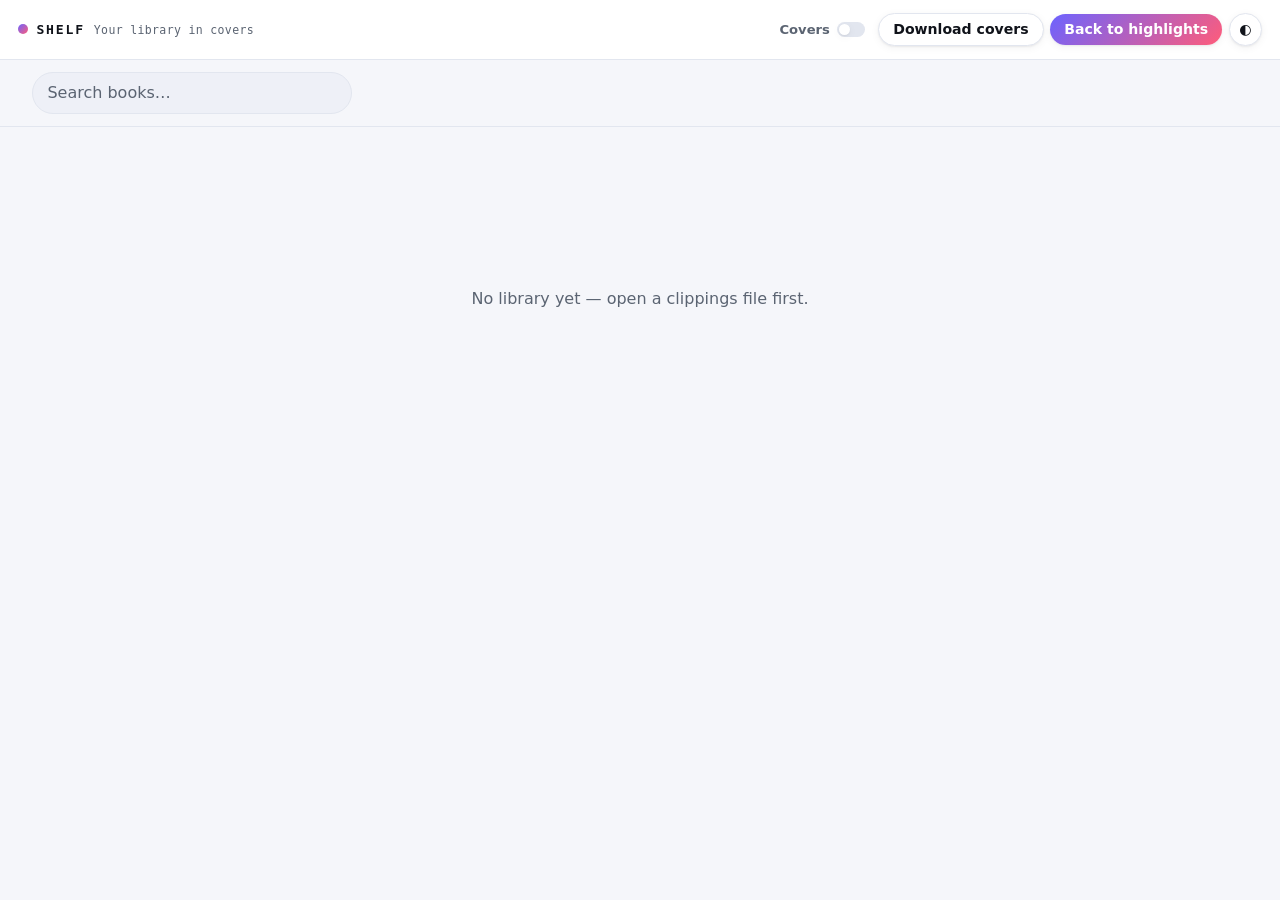
==== shelf.html @ 3388718a "feat: statistics panel, quote cards for Nest Hub, Obsidian export, mobile support Four additions, al" ====
<!DOCTYPE html>
<html lang="pt-BR">
<head>
<meta charset="utf-8">
<meta name="viewport" content="width=device-width, initial-scale=1, viewport-fit=cover">
<meta name="color-scheme" content="light dark">
<meta name="theme-color" content="#6C63FF">
<meta name="mobile-web-app-capable" content="yes">
<meta name="apple-mobile-web-app-capable" content="yes">
<meta name="apple-mobile-web-app-status-bar-style" content="default">
<meta name="apple-mobile-web-app-title" content="Clippings">
<link rel="manifest" href="manifest.webmanifest">
<title>Kindle Clippings — Shelf</title>
<link rel="stylesheet" href="css/tokens.css">
<link rel="stylesheet" href="css/chrome.css">
<link rel="stylesheet" href="css/sidebar.css">
<link rel="stylesheet" href="css/shelf.css">
<link rel="stylesheet" href="css/mobile.css">
<link rel="icon" href="data:image/svg+xml,%3Csvg xmlns='http://www.w3.org/2000/svg' viewBox='0 0 32 32'%3E%3Crect width='32' height='32' fill='%23F5F6FA'/%3E%3Crect x='4' y='13' width='24' height='7' fill='%236C63FF'/%3E%3C/svg%3E">
</head>
<body class="shelf-page">
<header class="topbar shelf-bar">
  <div class="brand">
    <span class="brand-dot" aria-hidden="true"></span>
    <h1 data-i18n="shelf.title"></h1>
    <span class="sub" data-i18n="shelf.subtitle"></span>
  </div>
  <div class="actions">
    <span class="tip-host covers-host">
      <button class="switch" id="toggle-covers" type="button" role="switch" aria-checked="false" aria-describedby="tip-covers">
        <span class="sw-text" data-i18n="switch.covers"></span>
        <span class="sw-track" aria-hidden="true"><span class="sw-thumb"></span></span>
      </button>
      <svg class="covers-ring" id="covers-ring" viewBox="0 0 20 20" hidden aria-hidden="true">
        <circle class="ring-track" cx="10" cy="10" r="8"></circle>
        <circle class="ring-fill" id="covers-ring-fill" cx="10" cy="10" r="8"></circle>
      </svg>
      <span class="tip" id="tip-covers" role="tooltip" data-i18n="tip.covers"></span>
    </span>
    <span class="tip-host">
      <button class="btn" id="fetch-covers" type="button" aria-describedby="tip-fetch" data-i18n="shelf.fetch"></button>
      <span class="tip" id="tip-fetch" role="tooltip" data-i18n="tip.fetch"></span>
    </span>
    <a class="btn primary" href="index.html" data-i18n="shelf.back"></a>
    <button class="btn icon" id="toggle-theme" type="button" data-i18n-label="toggle.theme">◐</button>
  </div>
</header>

<div class="shelf-tools">
  <input id="shelf-q" type="search" autocomplete="off" spellcheck="false" data-i18n-ph="shelf.search">
  <div class="topic-row shelf-topics" id="shelf-topics" hidden></div>
</div>

<main class="shelf" id="shelf"></main>
<p class="empty" id="shelf-empty" hidden></p>

<div class="toast" id="toast" role="status" aria-live="polite" hidden></div>

<script src="js/i18n.js"></script>
<script src="js/store.js"></script>
<script src="js/topics.js"></script>
<script src="js/covers.js"></script>
<script src="js/shelf.js"></script>
</body>
</html>
---- css/tokens.css ----
/* ---
   purpose: Reset, color tokens (light/dark), topic-hue mechanism, type scale, radii, shadows
   depends: nothing — loaded first, every other css/ file assumes these custom properties exist
   gotcha: never define a color only inside a media/[data-theme] block — bare :root first, always
   --- */
*, *::before, *::after { box-sizing: border-box; }
* { margin: 0; }
img:not([hidden]) { max-width: 100%; display: block; }
button, input { font: inherit; color: inherit; }
ul { list-style: none; padding: 0; }

:root {
  /* surfaces — light */
  --paper:  #F5F6FA;
  --panel:  #FFFFFF;
  --sunk:   #EEF0F7;
  --ink:    #10131A;
  --mid:    #5B6472;
  --rule:   #E2E6EF;

  /* brand */
  --brand-1: #6C63FF;
  --brand-2: #FF5C7A;
  --brand-3: #00C2A8;
  --brand-4: #FFC53D;
  --brand-green: #0E6B4F;
  --grad-primary: linear-gradient(135deg, var(--brand-1) 0%, var(--brand-2) 100%);

  /* marker (unchanged lineage) */
  --marker: #FFC53D;
  --marker-note: #6C63FF;
  --marker-tint: rgba(255,197,61,.35);
  --marker-note-tint: rgba(108,99,255,.18);
  --swipe: #FFC53D;
  --swipe-note: rgba(108,99,255,.45);

  /* form */
  --r-sm: 6px; --r-md: 10px; --r-lg: 16px; --r-pill: 999px;
  --sh-1: 0 1px 2px rgba(16,19,26,.06), 0 2px 8px rgba(16,19,26,.05);
  --sh-2: 0 8px 24px rgba(16,19,26,.10), 0 2px 6px rgba(16,19,26,.06);
  --sh-lift: 0 18px 40px rgba(16,19,26,.18);

  /* type */
  --font-serif: Georgia, "Iowan Old Style", "Times New Roman", serif;
  --font-sans: system-ui, -apple-system, "Segoe UI", Roboto, sans-serif;
  --font-mono: ui-monospace, SFMono-Regular, Consolas, monospace;

  /* layout */
  --sidebar-w: 264px;
}

@media (prefers-color-scheme: dark) {
  :root:not([data-theme="light"]) {
    --paper: #0E1016;
    --panel: #161A22;
    --sunk:  #11141B;
    --ink:   #E9ECF2;
    --mid:   #98A2B3;
    --rule:  #262C38;
    --marker-tint: rgba(255,197,61,.22);
    --marker-note-tint: rgba(108,99,255,.26);
    --swipe: rgba(255,197,61,.34);
    --swipe-note: rgba(108,99,255,.40);
    --sh-1: 0 1px 2px rgba(0,0,0,.4);
    --sh-2: 0 8px 24px rgba(0,0,0,.45);
    --sh-lift: 0 18px 40px rgba(0,0,0,.55);
    --brand-green: #2FBE8C;
  }
  :root:not([data-theme="light"]) [data-topic] {
    --topic-fg:   hsl(var(--h) 70% 74%);
    --topic-bg:   hsl(var(--h) 40% 18%);
    --topic-edge: hsl(var(--h) 65% 60%);
  }
}

:root[data-theme="dark"] {
  --paper: #0E1016;
  --panel: #161A22;
  --sunk:  #11141B;
  --ink:   #E9ECF2;
  --mid:   #98A2B3;
  --rule:  #262C38;
  --marker-tint: rgba(255,197,61,.22);
  --marker-note-tint: rgba(108,99,255,.26);
  --swipe: rgba(255,197,61,.34);
  --swipe-note: rgba(108,99,255,.40);
  --sh-1: 0 1px 2px rgba(0,0,0,.4);
  --sh-2: 0 8px 24px rgba(0,0,0,.45);
  --sh-lift: 0 18px 40px rgba(0,0,0,.55);
  --brand-green: #2FBE8C;
}
:root[data-theme="dark"] [data-topic] {
  --topic-fg:   hsl(var(--h) 70% 74%);
  --topic-bg:   hsl(var(--h) 40% 18%);
  --topic-edge: hsl(var(--h) 65% 60%);
}
:root[data-theme="light"] {
  --paper: #F5F6FA;
  --panel: #FFFFFF;
  --sunk:  #EEF0F7;
  --ink:   #10131A;
  --mid:   #5B6472;
  --rule:  #E2E6EF;
  --marker-tint: rgba(255,197,61,.35);
  --marker-note-tint: rgba(108,99,255,.18);
  --swipe: #FFC53D;
  --swipe-note: rgba(108,99,255,.45);
  --sh-1: 0 1px 2px rgba(16,19,26,.06), 0 2px 8px rgba(16,19,26,.05);
  --sh-2: 0 8px 24px rgba(16,19,26,.10), 0 2px 6px rgba(16,19,26,.06);
  --sh-lift: 0 18px 40px rgba(16,19,26,.18);
}

/* topic-hue mechanism — one rule set for all 15 topics, each element sets style="--h:<hue>" */
[data-topic] {
  --topic-fg:   hsl(var(--h) 62% 38%);
  --topic-bg:   hsl(var(--h) 82% 94%);
  --topic-edge: hsl(var(--h) 70% 52%);
}
[data-topic="uncategorized"] {
  --topic-fg: var(--mid); --topic-bg: var(--sunk); --topic-edge: var(--rule);
}

html { height: 100%; }

/* The page itself never scrolls — the sidebar and the pane are the scroll containers. */
body {
  height: 100%;
  display: flex;
  flex-direction: column;
  overflow: hidden;
  background: var(--paper);
  color: var(--ink);
  font-family: var(--font-sans);
  line-height: 1.5;
}

:focus-visible { outline: 2px solid var(--brand-1); outline-offset: 2px; }

.sr-only {
  position: absolute;
  width: 1px;
  height: 1px;
  padding: 0;
  margin: -1px;
  overflow: hidden;
  clip-path: inset(50%);
  white-space: nowrap;
  border: 0;
}
---- css/chrome.css ----
/* ---
   purpose: Top bar, buttons, switches, flag button, dropdown menu, toast, tooltip, segmented control
   depends: css/tokens.css
   gotcha: .tip uses visibility (not display) so aria-describedby stays reachable and pointer-events:none
   --- */

.skip {
  position: absolute;
  top: -48px;
  left: 8px;
  z-index: 50;
  background: var(--ink);
  color: var(--paper);
  padding: .6em 1em;
  border-radius: var(--r-sm);
  transition: top .15s ease;
}
.skip:focus { top: 8px; }

/* topbar */
.topbar {
  position: sticky;
  top: 0;
  z-index: 20;
  flex: 0 0 auto;
  height: 60px;
  display: flex;
  align-items: center;
  gap: 1rem;
  padding: 0 1.1rem;
  background: var(--panel);
  border-bottom: 1px solid var(--rule);
}

.brand { display: flex; align-items: baseline; gap: .55rem; }
.brand-dot {
  width: 10px; height: 10px; border-radius: var(--r-pill);
  background: var(--grad-primary); flex-shrink: 0;
}
.brand h1 {
  font-family: var(--font-mono);
  font-size: .82rem;
  font-weight: 700;
  text-transform: uppercase;
  letter-spacing: .14em;
}
.brand .sub { font-family: var(--font-mono); font-size: .72rem; letter-spacing: .03em; color: var(--mid); }

.search { flex: 1; max-width: 32rem; }
.search input#q, #shelf-q {
  width: 100%;
  background: var(--sunk);
  border: 1px solid var(--rule);
  border-radius: var(--r-pill);
  padding: .5em .9em;
  color: var(--ink);
}
.search input#q::placeholder, #shelf-q::placeholder { color: var(--mid); }

.actions { display: flex; align-items: center; gap: .4rem; margin-left: auto; position: relative; }

/* buttons — three ranks, all pills */
.btn {
  background: var(--panel);
  color: var(--ink);
  border: 1px solid var(--rule);
  border-radius: var(--r-pill);
  padding: .5em 1em;
  font-size: .88rem;
  font-weight: 600;
  line-height: 1.2;
  text-decoration: none;
  display: inline-flex;
  align-items: center;
  cursor: pointer;
  font-family: var(--font-sans);
  box-shadow: var(--sh-1);
  transition: box-shadow .15s ease, border-color .15s ease, background .15s ease;
}
.btn:hover { border-color: var(--brand-1); box-shadow: var(--sh-2); }
.btn.primary {
  background: var(--grad-primary);
  color: #fff;
  border: none;
}
.btn.primary:hover { box-shadow: var(--sh-2); }
.btn.icon { width: 2.4em; height: 2.4em; padding: 0; display: inline-flex; align-items: center; justify-content: center; }
.btn[aria-pressed="true"] { background: var(--brand-3); color: #04241F; border-color: transparent; }

/* switches — the two persistent settings read as settings, not as buttons */
.switch {
  display: inline-flex;
  align-items: center;
  gap: .55em;
  background: transparent;
  border: 0;
  padding: .35em .55em;
  border-radius: var(--r-pill);
  cursor: pointer;
  font: 600 .82rem/1.2 var(--font-sans);
  color: var(--mid);
  transition: color .15s ease, background .15s ease;
}
.switch:hover { background: var(--sunk); color: var(--ink); }
.switch[aria-checked="true"] { color: var(--ink); }

.sw-track {
  position: relative;
  flex-shrink: 0;
  width: 2.1em;
  height: 1.15em;
  border-radius: var(--r-pill);
  background: var(--rule);
  transition: background .18s ease;
}
.sw-thumb {
  position: absolute;
  top: 2px; left: 2px;
  width: calc(1.15em - 4px);
  height: calc(1.15em - 4px);
  border-radius: var(--r-pill);
  background: var(--panel);
  box-shadow: var(--sh-1);
  transition: transform .18s cubic-bezier(.2,.7,.3,1);
}
.switch[aria-checked="true"] .sw-thumb { transform: translateX(.95em); }
/* green = the one control that talks to the network; violet = a purely local view setting */
#toggle-covers[aria-checked="true"] .sw-track { background: var(--brand-green); }
#toggle-hidden[aria-checked="true"] .sw-track { background: var(--brand-1); }
@media (prefers-reduced-motion: reduce) { .sw-thumb, .sw-track { transition: none; } }

/* language flag — the button is sized by the flag, not by the icon-button square */
.flag-btn { padding: .35em .5em; }
.flag {
  width: 26px; height: 18px;
  border-radius: 3px;
  object-fit: cover;
  box-shadow: inset 0 0 0 1px rgba(16,19,26,.12);
}

/* segmented control — used by sort bars; :not([hidden]) so #shelf-topics can be toggled with the attribute */
.seg:not([hidden]) {
  display: inline-flex;
  background: var(--sunk);
  padding: 3px;
  border-radius: var(--r-pill);
  gap: 2px;
}
.seg button {
  background: transparent;
  border: none;
  border-radius: var(--r-pill);
  padding: .4em .85em;
  font: 600 .78rem/1 var(--font-sans);
  color: var(--mid);
  cursor: pointer;
}
.seg button[aria-pressed="true"] { background: var(--panel); color: var(--ink); box-shadow: var(--sh-1); }

/* menu (dropdown) */
.menu { position: relative; }
.menu > .menu-list {
  position: absolute;
  right: 0;
  top: calc(100% + 8px);
  min-width: 12rem;
  background: var(--panel);
  border: 1px solid var(--rule);
  border-radius: var(--r-md);
  box-shadow: var(--sh-2);
  z-index: 30;
  overflow: hidden;
}
.menu-list li + li { border-top: 1px solid var(--rule); }
.menu-list button {
  width: 100%;
  text-align: left;
  background: transparent;
  border: 0;
  padding: .65em .95em;
  cursor: pointer;
}
.menu-list button:hover { background: var(--sunk); }

/* covers progress ring — the "hourglass": a ring around the button that fills as the fetch queue drains */
.covers-host { position: relative; }
.covers-ring[hidden] { display: none; }
.covers-ring {
  position: absolute;
  top: -4px; right: -4px;
  width: 1.1em; height: 1.1em;
  transform: rotate(-90deg);
  pointer-events: none;
}
.covers-ring .ring-track { fill: none; stroke: var(--rule); stroke-width: 2.5; }
.covers-ring .ring-fill {
  fill: none;
  stroke: var(--brand-green);
  stroke-width: 2.5;
  stroke-linecap: round;
  transition: stroke-dashoffset .2s ease;
}
@media (prefers-reduced-motion: reduce) { .covers-ring .ring-fill { transition: none; } }

/* tooltip */
.tip-host { position: relative; display: inline-flex; }
.tip {
  position: absolute; top: calc(100% + 10px); right: 0; z-index: 40;
  width: max-content; max-width: 22rem;
  background: var(--ink); color: var(--paper);
  padding: .7em .85em; border-radius: var(--r-md);
  font: 400 .78rem/1.45 var(--font-sans); box-shadow: var(--sh-2);
  opacity: 0; visibility: hidden; transform: translateY(-4px);
  transition: opacity .14s ease, transform .14s ease, visibility .14s;
  pointer-events: none;
}
.tip::before {
  content: ""; position: absolute; top: -5px; right: 14px;
  width: 10px; height: 10px; background: var(--ink); transform: rotate(45deg);
}
.tip-host:hover .tip, .tip-host:focus-within .tip {
  opacity: 1; visibility: visible; transform: none;
}
@media (prefers-reduced-motion: reduce) { .tip { transition: none; } }

/* toast */
.toast {
  position: fixed;
  left: 50%;
  bottom: 1.5rem;
  transform: translateX(-50%);
  background: var(--ink);
  color: var(--paper);
  padding: .65em 1.2em;
  border-radius: var(--r-pill);
  font-size: .85rem;
  box-shadow: var(--sh-2);
  opacity: 0;
  transition: opacity .2s ease;
}
.toast.is-on { opacity: 1; }

/* narrow viewports */
@media (max-width: 860px) {
  .topbar { height: auto; min-height: 60px; flex-wrap: wrap; gap: .5rem; padding: .6rem .8rem; }
  .brand .sub { display: none; }
  .brand { order: 1; }
  .actions { order: 2; flex-wrap: wrap; justify-content: flex-end; gap: .3rem; }
  .search { order: 3; flex: 1 0 100%; max-width: none; }
  .btn { padding: .4em .7em; font-size: .85rem; }
  .tip { max-width: min(15rem, calc(100vw - 2rem)); }
}
---- css/sidebar.css ----
/* ---
   purpose: Shell grid, resizable sidebar, book rows with spine/badge, topic chip row
   depends: css/tokens.css, css/chrome.css (.seg, .btn)
   gotcha: .scrim:not([hidden]) — a bare display: rule outranks [hidden] at equal specificity
   --- */

.shell {
  display: grid;
  grid-template-columns: var(--sidebar-w) 8px 1fr;
  flex: 1 1 auto;
  min-height: 0;
  position: relative;
}

.sidebar {
  overflow-y: auto;
  height: 100%;
  background: var(--panel);
  border-right: 1px solid var(--rule);
  display: flex;
  flex-direction: column;
}

.side-head {
  flex: 0 0 auto;
  padding: 1rem 1rem .7rem;
  display: flex;
  flex-direction: column;
  gap: .6rem;
  border-bottom: 1px solid var(--rule);
}
.side-title {
  font-family: var(--font-mono);
  font-size: .68rem;
  font-weight: 700;
  text-transform: uppercase;
  letter-spacing: .14em;
  color: var(--mid);
}

.topic-row:not([hidden]) {
  display: flex;
  flex-wrap: wrap;
  gap: .4rem;
  padding: .7rem 1rem;
  border-bottom: 1px solid var(--rule);
  animation: chips-in .3s ease-out;
}
@keyframes chips-in { from { opacity: 0; transform: translateY(-4px); } to { opacity: 1; transform: none; } }
@media (prefers-reduced-motion: reduce) { .topic-row { animation: none; } }

.chip {
  display: inline-flex;
  align-items: center;
  gap: .35em;
  background: var(--topic-bg);
  color: var(--topic-fg);
  border: 1px solid transparent;
  border-radius: var(--r-pill);
  font: 600 .72rem/1 var(--font-sans);
  padding: .35em .7em;
  cursor: pointer;
}
.chip[aria-pressed="true"] { border-color: var(--topic-edge); box-shadow: 0 0 0 3px var(--topic-bg); }

.book-list { flex: 1 1 auto; }

.book-item {
  display: flex;
  align-items: center;
  gap: .6rem;
  width: 100%;
  padding: .55em .9rem;
  background: transparent;
  border: 0;
  cursor: pointer;
  text-align: left;
  position: relative;
}
.book-item:hover { background: var(--sunk); }
.book-item.is-active { background: var(--sunk); }
.book-item.is-off-topic { opacity: .45; }
.book-item .spine {
  width: 4px; align-self: stretch; border-radius: var(--r-pill);
  background: var(--topic-edge); flex-shrink: 0;
}
.book-item .book-thumb { width: 28px; height: 42px; border-radius: 3px; object-fit: cover; flex-shrink: 0; }
.book-item .book-title {
  flex: 1 1 auto;
  font-size: .88rem;
  overflow: hidden;
  text-overflow: ellipsis;
  white-space: nowrap;
}
.book-item.is-empty .book-title { color: var(--mid); }

/* count badge — reused on sidebar rows, cards, book banner */
.badge {
  min-width: 1.7rem; height: 1.7rem;
  border-radius: var(--r-pill);
  display: inline-flex; align-items: center; justify-content: center;
  font: 600 .72rem var(--font-mono);
  padding: 0 .45em;
  background: var(--sunk); color: var(--mid);
  flex-shrink: 0;
}
.book-item.is-active .badge, [data-topic] .badge { background: var(--topic-bg); color: var(--topic-fg); }

.drawer-toggle { display: none; }

.scrim {
  display: none;
  position: absolute;
  inset: 0;
  background: rgba(0, 0, 0, .4);
  z-index: 15;
}

/* resizer */
.resizer { cursor: col-resize; background: transparent; position: relative; }
.resizer::before {
  content: ""; position: absolute; inset: 0 3px; border-radius: var(--r-pill);
  background: var(--rule); transition: background .15s;
}
.resizer:hover::before, .resizer:focus-visible::before { background: var(--brand-1); }
body.is-resizing { cursor: col-resize; user-select: none; }

@media (max-width: 860px) {
  .shell { grid-template-columns: 1fr; }
  .resizer { display: none; }
  .sidebar {
    position: absolute;
    left: 0;
    top: 0;
    bottom: 0;
    width: 264px;
    transform: translateX(-100%);
    transition: transform .25s;
    z-index: 25;
  }
  .sidebar.is-open { transform: none; }
  .drawer-toggle { display: inline-flex; }
  .scrim:not([hidden]) { display: block; }
}
---- css/shelf.css ----
/* ---
   purpose: The standalone shelf page — page scroll, tools bar, book cards in a grid, shelf plank
   depends: css/tokens.css, css/chrome.css (.topbar, .btn, .switch), css/sidebar.css (.chip, .badge)
   gotcha: tokens.css locks body to height:100%/overflow:hidden for the two-pane reader — this page
     is a normal scrolling document, so body.shelf-page must undo all three of those properties
   --- */

body.shelf-page {
  display: block;
  height: auto;
  min-height: 100%;
  overflow-y: visible;
  overflow-x: clip;
}

.shelf-tools {
  position: sticky;
  top: 60px;
  z-index: 15;
  display: flex;
  flex-wrap: wrap;
  align-items: center;
  gap: .6rem 1rem;
  padding: .75rem max(1.25rem, calc(50vw - 38rem));
  background: var(--paper);
  border-bottom: 1px solid var(--rule);
}
.shelf-tools #shelf-q { flex: 0 1 20rem; }
.shelf-topics:not([hidden]) { padding: 0; border-bottom: 0; flex: 1 1 auto; }

.shelf {
  max-width: 76rem;
  margin: 0 auto;
  padding: 2rem 1.25rem 5rem;
  display: grid;
  grid-template-columns: repeat(auto-fill, minmax(150px, 1fr));
  gap: 1.75rem 1.25rem;
  align-items: start;
}

.shelf-card:not([hidden]) { display: block; }
.shelf-card {
  position: relative;
  text-decoration: none;
  color: var(--ink);
  transition: transform .22s cubic-bezier(.2,.7,.3,1), box-shadow .22s;
}
.shelf-card:hover, .shelf-card:focus-visible {
  transform: translateY(-6px) rotate(-.6deg);
}
.shelf-card::after {
  content: "";
  position: absolute;
  left: -6px; right: -6px; bottom: -10px;
  height: 6px; border-radius: 3px;
  background: var(--rule);
}
@media (prefers-reduced-motion: reduce) {
  .shelf-card { transition: none; }
  .shelf-card:hover, .shelf-card:focus-visible { transform: none; }
}

.sc-art { position: relative; border-radius: var(--r-sm); overflow: hidden; box-shadow: var(--sh-2); }
.shelf-card:hover .sc-art, .shelf-card:focus-visible .sc-art { box-shadow: var(--sh-lift); }
.sc-cover { width: 100%; aspect-ratio: 2 / 3; object-fit: cover; background: var(--sunk); }
.sc-spine { position: absolute; left: 0; top: 0; bottom: 0; width: 6px; background: var(--topic-edge); }
.sc-count { position: absolute; right: 6px; bottom: 6px; }

/* Sideloaded PDFs carry filename-length titles — clamp them or one card stretches the whole row. */
.sc-title {
  margin-top: .6rem;
  font-family: var(--font-serif);
  font-size: .92rem;
  line-height: 1.3;
  overflow-wrap: anywhere;
  display: -webkit-box;
  -webkit-line-clamp: 3;
  -webkit-box-orient: vertical;
  overflow: hidden;
}
.sc-author {
  font-size: .78rem;
  color: var(--mid);
  margin-top: .15rem;
  overflow: hidden;
  text-overflow: ellipsis;
  white-space: nowrap;
}

.empty:not([hidden]) {
  display: block;
  max-width: 76rem;
  margin: 0 auto;
  padding: 3rem 1.25rem;
  color: var(--mid);
  text-align: center;
}

.shelf-bar .actions { flex-wrap: wrap; }

@media (max-width: 860px) {
  .shelf-tools { top: 0; position: static; padding: .75rem .9rem; }
  .shelf { grid-template-columns: repeat(auto-fill, minmax(120px, 1fr)); gap: 1.25rem 1rem; }
}
---- css/mobile.css ----
/* ---
   purpose: Phone/tablet layer — dvh height, safe-area insets, 44px touch targets, touch-friendly reveals
   depends: css/tokens.css (loaded last, after every other sheet)
   gotcha: never write overflow-x:hidden on html/body here — it silently kills every position:sticky
     descendant (.topbar, .group-head); use overflow-x: clip if clipping is ever needed
   --- */

/* Safe global: stop iOS from inflating text after an orientation change. */
html { -webkit-text-size-adjust: 100%; }

/* iOS Safari's URL bar overlays 100vh/100%; dvh tracks the real visible box. */
@supports (height: 100dvh) {
  @media (max-width: 720px) {
    html, body { height: 100dvh; }
    body.shelf-page { height: auto; min-height: 100dvh; }
  }
}

@media (max-width: 720px) {
  /* --- chrome / topbar ------------------------------------------------ */
  .topbar {
    padding-left: max(.8rem, env(safe-area-inset-left));
    padding-right: max(.8rem, env(safe-area-inset-right));
    gap: .45rem;
  }
  .brand h1 { font-size: .74rem; letter-spacing: .1em; }

  /* 16px minimum or Safari zooms the whole page when the field takes focus. */
  .search input#q, #shelf-q {
    font-size: 16px;
    padding: .55em 1em;
    min-height: 44px;
  }

  /* --- touch targets: 44x44 without growing the visual pill ----------- */
  .btn, .switch, .seg button, .chip, .book-item, .meta .copy, .meta .fav {
    touch-action: manipulation;              /* removes the legacy 300ms tap delay */
    -webkit-tap-highlight-color: transparent;
    position: relative;
  }
  .btn, .switch { min-height: 44px; }
  .btn { padding: .55em .85em; }
  .btn.icon { width: 44px; height: 44px; }
  .flag-btn { padding: .4em .6em; }
  .book-item { min-height: 48px; padding: .7em .9rem; }

  /* ::after expands the hit area past the small visual box, invisibly. */
  .seg button, .chip, .meta .copy, .meta .fav {
    min-height: 32px;
    display: inline-flex;
    align-items: center;
  }
  .seg button::after, .chip::after, .meta .copy::after, .meta .fav::after {
    content: "";
    position: absolute;
    left: 0; right: 0;
    top: 50%;
    height: 44px;
    transform: translateY(-50%);
    min-width: 44px;
  }
  .meta .fav::after, .meta .copy::after { left: -6px; right: -6px; }

  /* --- sidebar drawer -------------------------------------------------- */
  .resizer { display: none; }                /* col-resize is meaningless on touch */
  .sidebar {
    width: min(86vw, 300px);
    height: 100%;
    overscroll-behavior: contain;            /* drawer scroll must not chain to the pane */
    -webkit-overflow-scrolling: touch;
    padding-left: env(safe-area-inset-left);
    padding-bottom: max(1rem, env(safe-area-inset-bottom));
    box-shadow: var(--sh-2);
  }
  .scrim:not([hidden]) { display: block; }

  /* --- reading pane ---------------------------------------------------- */
  .pane { overscroll-behavior-y: contain; -webkit-overflow-scrolling: touch; }
  .pane-inner {
    padding: 1.1rem max(1rem, env(safe-area-inset-left)) 0;
    padding-right: max(1rem, env(safe-area-inset-right));
    padding-bottom: calc(5rem + env(safe-area-inset-bottom));
  }

  .entry { padding: 1rem .95rem; border-radius: var(--r-sm); }
  .entry .q { font-size: 1.05rem; line-height: 1.6; overflow-wrap: anywhere; }
  .entry .meta { gap: .5em; font-size: .72rem; }
  /* Long sideloaded-PDF titles are the usual cause of sideways page scroll. */
  .book-item .book-title, .bb-meta .bb-title, .group-head, .meta .book {
    overflow-wrap: anywhere;
  }
  .book-item .book-title { white-space: normal; overflow: visible; }
  .bb-meta .bb-title { font-size: 1.25rem; }
  .book-banner:not([hidden]) { padding: 1rem .95rem; gap: .8rem; }
  .bb-cover img { height: 84px; }

  .sortbar:not([hidden]) {
    scroll-snap-type: x proximity;
    scrollbar-width: none;
    padding-bottom: .2rem;
  }
  .sortbar::-webkit-scrollbar { display: none; }
  .dropzone { padding: 2rem 1rem; }

  /* --- toast ----------------------------------------------------------- */
  .toast {
    bottom: calc(1rem + env(safe-area-inset-bottom));
    max-width: calc(100vw - 2rem);
    text-align: center;
  }

  /* --- shelf ------------------------------------------------------------ */
  body.shelf-page { overflow-x: clip; }      /* clip, never hidden — see header gotcha */
  .shelf {
    grid-template-columns: repeat(2, minmax(0, 1fr));
    gap: 1.5rem 1rem;
    padding: 1.25rem max(1rem, env(safe-area-inset-left)) calc(3rem + env(safe-area-inset-bottom));
  }
  .sc-cover { aspect-ratio: 2 / 3; }
  .sc-title { font-size: .85rem; }
  .shelf-tools {
    padding: .7rem max(.9rem, env(safe-area-inset-left));
    gap: .5rem .6rem;
  }
  .shelf-tools #shelf-q { flex: 1 1 100%; }
}

/* Small tablets: three cover columns reads better than two stretched ones. */
@media (min-width: 721px) and (max-width: 1024px) {
  .shelf { grid-template-columns: repeat(3, minmax(0, 1fr)); }
}

/* --- touch devices of any width ---------------------------------------- */
@media (hover: none) {
  /* :hover sticks after a tap on touch, leaving tooltips stranded on screen. */
  .tip-host:hover .tip { opacity: 0; visibility: hidden; transform: translateY(-4px); }
  .tip-host:focus-within .tip { opacity: 1; visibility: visible; transform: none; }

  /* Card actions must never depend on hover to be discoverable. */
  .meta .fav, .meta .copy { opacity: 1; visibility: visible; }
  .meta .fav:hover { transform: none; }
  .btn:hover, .book-item:hover, .menu-list button:hover, .switch:hover { box-shadow: var(--sh-1); }
  .shelf-card:hover { transform: none; }
  .shelf-card:active { transform: scale(.985); }
  .resizer { display: none; }
  button, .btn, a.btn, label.btn {
    touch-action: manipulation;
    -webkit-tap-highlight-color: transparent;
  }
}

/* --- landscape phones: the topbar must not eat the little height there is */
@media (max-height: 480px) and (orientation: landscape) {
  .topbar { min-height: 0; height: auto; padding-top: .35rem; padding-bottom: .35rem; }
  .brand .sub { display: none; }
  .btn, .switch { min-height: 38px; }
  .btn.icon { width: 38px; height: 38px; }
  .pane-inner { padding-top: .8rem; }
  .dropzone { padding: 1.1rem 1rem; }
  .bb-cover img { height: 64px; }
  .shelf-tools { position: static; }
}

@media (prefers-reduced-motion: reduce) {
  .sidebar { transition: none; }
  .shelf-card:active { transform: none; }
  .tip { transition: none; }
}
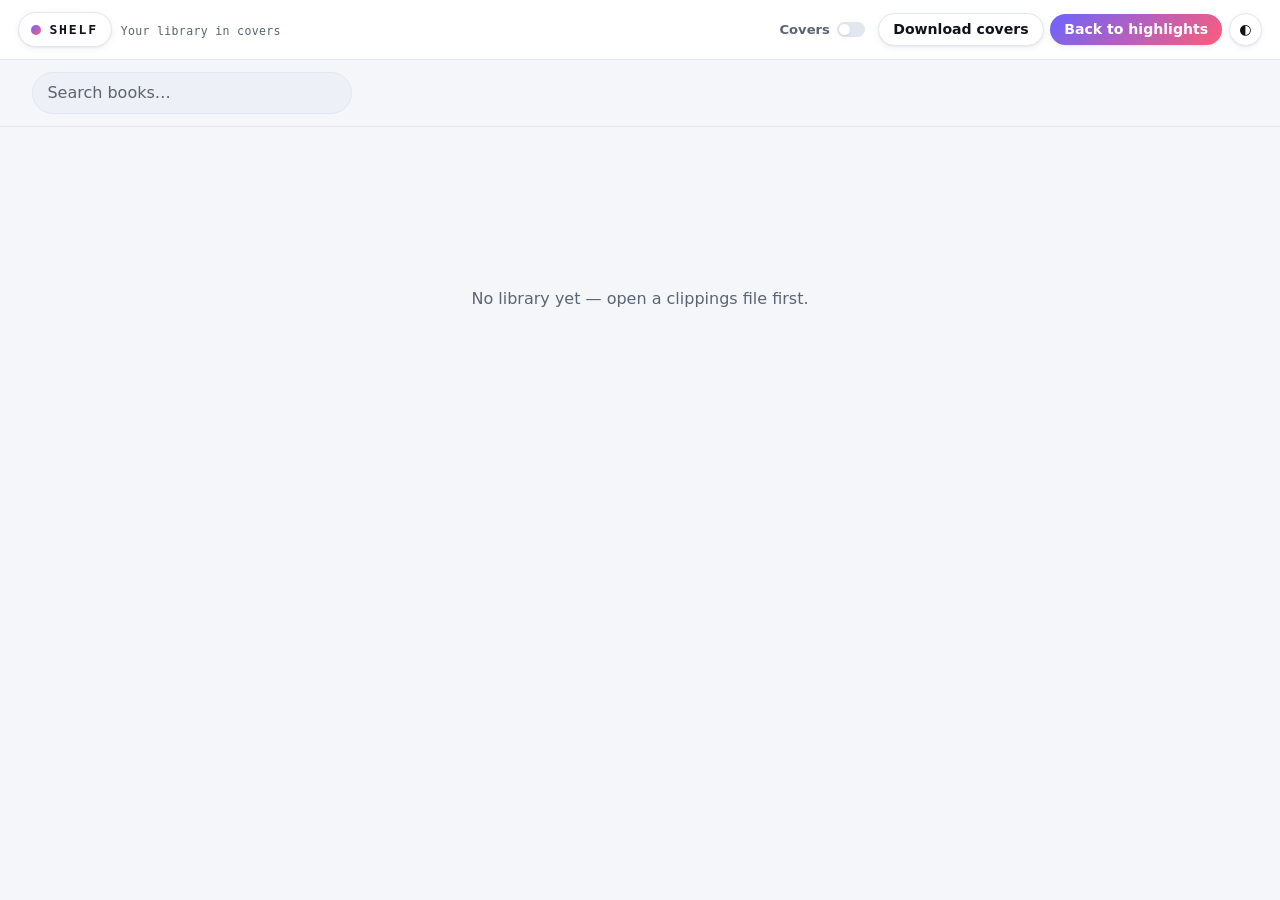
==== commit 4bbc6957: "feat(chrome): collapse the mobile topbar behind a disclosure and add a home button At 390px the wrap" ====
--- a/shelf.html
+++ b/shelf.html
@@ -21,8 +21,10 @@
 <body class="shelf-page">
 <header class="topbar shelf-bar">
   <div class="brand">
-    <span class="brand-dot" aria-hidden="true"></span>
-    <h1 data-i18n="shelf.title"></h1>
+    <a class="brand-home" href="index.html" data-i18n-label="nav.home">
+      <span class="brand-dot" aria-hidden="true"></span>
+      <h1 data-i18n="shelf.title"></h1>
+    </a>
     <span class="sub" data-i18n="shelf.subtitle"></span>
   </div>
   <div class="actions">
@@ -61,5 +63,6 @@
 <script src="js/topics.js"></script>
 <script src="js/covers.js"></script>
 <script src="js/shelf.js"></script>
+<script src="js/nav.js"></script>
 </body>
 </html>
--- a/css/chrome.css
+++ b/css/chrome.css
@@ -1,7 +1,8 @@
 /* ---
-   purpose: Top bar, buttons, switches, flag button, dropdown menu, toast, tooltip, segmented control
+   purpose: Top bar, brand home pill, buttons, switches, flag, dropdown + ⋯ overflow menu, toast, tooltip, seg control
    depends: css/tokens.css
-   gotcha: .tip uses visibility (not display) so aria-describedby stays reachable and pointer-events:none
+   gotcha: .tip uses visibility (not display) so aria-describedby stays reachable and pointer-events:none;
+     .more-panel is display:contents on desktop (beats [hidden]) and a real dropdown below 860px
    --- */
 
 .skip {
@@ -33,6 +34,27 @@
 }
 
 .brand { display: flex; align-items: baseline; gap: .55rem; }
+/* the brand IS the home button — styled as a pill so it reads as tappable, not as a logo */
+.brand-home {
+  display: inline-flex;
+  align-items: center;
+  gap: .5rem;
+  padding: .4em .8em;
+  border: 1px solid var(--rule);
+  border-radius: var(--r-pill);
+  background: var(--panel);
+  box-shadow: var(--sh-1);
+  color: var(--ink);
+  text-decoration: none;
+  cursor: pointer;
+  transition: box-shadow .15s ease, border-color .15s ease;
+}
+.brand-home:focus-visible { border-color: var(--brand-1); box-shadow: var(--sh-2); }
+.brand-home:active { box-shadow: var(--sh-1); }
+/* :hover sticks after a tap on touch — only real pointers get the hover state */
+@media (hover: hover) and (pointer: fine) {
+  .brand-home:hover { border-color: var(--brand-1); box-shadow: var(--sh-2); }
+}
 .brand-dot {
   width: 10px; height: 10px; border-radius: var(--r-pill);
   background: var(--grad-primary); flex-shrink: 0;
@@ -58,6 +80,14 @@
 .search input#q::placeholder, #shelf-q::placeholder { color: var(--mid); }
 
 .actions { display: flex; align-items: center; gap: .4rem; margin-left: auto; position: relative; }
+
+/* overflow menu — a pass-through wrapper on desktop (toolbar unchanged), a dropdown below 860px.
+   The display:contents rule is scoped to the desktop query on purpose: unscoped it would outrank the
+   [hidden] attribute at every width and desync the panel from js/nav.js. */
+@media (min-width: 861px) {
+  .more, .more-panel { display: contents; }
+  #more-btn { display: none; }
+}
 
 /* buttons — three ranks, all pills */
 .btn {
@@ -249,4 +279,37 @@
   .search { order: 3; flex: 1 0 100%; max-width: none; }
   .btn { padding: .4em .7em; font-size: .85rem; }
   .tip { max-width: min(15rem, calc(100vw - 2rem)); }
-}
+
+  /* every secondary control collapses behind ⋯ so the topbar stays one row + the search row */
+  .more { display: block; position: relative; }
+  #more-btn {
+    display: inline-flex; justify-content: center;
+    font-size: 1.05rem; line-height: 1;
+    touch-action: manipulation;
+  }
+  .more-panel { display: none; }
+  .more-panel:not([hidden]) {
+    display: flex;
+    flex-direction: column;
+    align-items: stretch;
+    gap: .25rem;
+    position: absolute;
+    top: calc(100% + 8px);
+    right: 0;
+    z-index: 30;
+    min-width: 13.5rem;
+    max-width: calc(100vw - 1.6rem);
+    max-height: calc(100svh - 7rem);   /* svh, not dvh — dvh re-resolves as the iOS URL bar animates */
+    overflow-y: auto;
+    padding: .4rem;
+    background: var(--panel);
+    border: 1px solid var(--rule);
+    border-radius: var(--r-md);
+    box-shadow: var(--sh-2);
+  }
+  .more-panel > .tip-host, .more-panel .menu { display: flex; flex-direction: column; width: 100%; }
+  .more-panel .btn, .more-panel .switch { width: 100%; justify-content: flex-start; }
+  .more-panel .btn.icon { width: 100%; height: auto; padding: .5em 1em; }
+  /* inline, not absolute — a dropdown inside a dropdown would run off the screen */
+  .more-panel .menu-list { position: static; min-width: 0; margin-top: .25rem; }
+}
--- a/css/mobile.css
+++ b/css/mobile.css
@@ -18,12 +18,17 @@
 
 @media (max-width: 720px) {
   /* --- chrome / topbar ------------------------------------------------ */
+  /* two rows only — controls + search; every extra row is ~50px of a 844px screen */
   .topbar {
-    padding-left: max(.8rem, env(safe-area-inset-left));
-    padding-right: max(.8rem, env(safe-area-inset-right));
-    gap: .45rem;
+    padding: .45rem max(.8rem, env(safe-area-inset-right)) .45rem max(.8rem, env(safe-area-inset-left));
+    gap: .4rem;
   }
   .brand h1 { font-size: .74rem; letter-spacing: .1em; }
+  .brand-home { padding: .4em .7em; }
+  .more-panel:not([hidden]) {
+    max-height: calc(100svh - 8rem);
+    max-width: calc(100vw - max(1.6rem, env(safe-area-inset-left) + env(safe-area-inset-right)));
+  }
 
   /* 16px minimum or Safari zooms the whole page when the field takes focus. */
   .search input#q, #shelf-q {
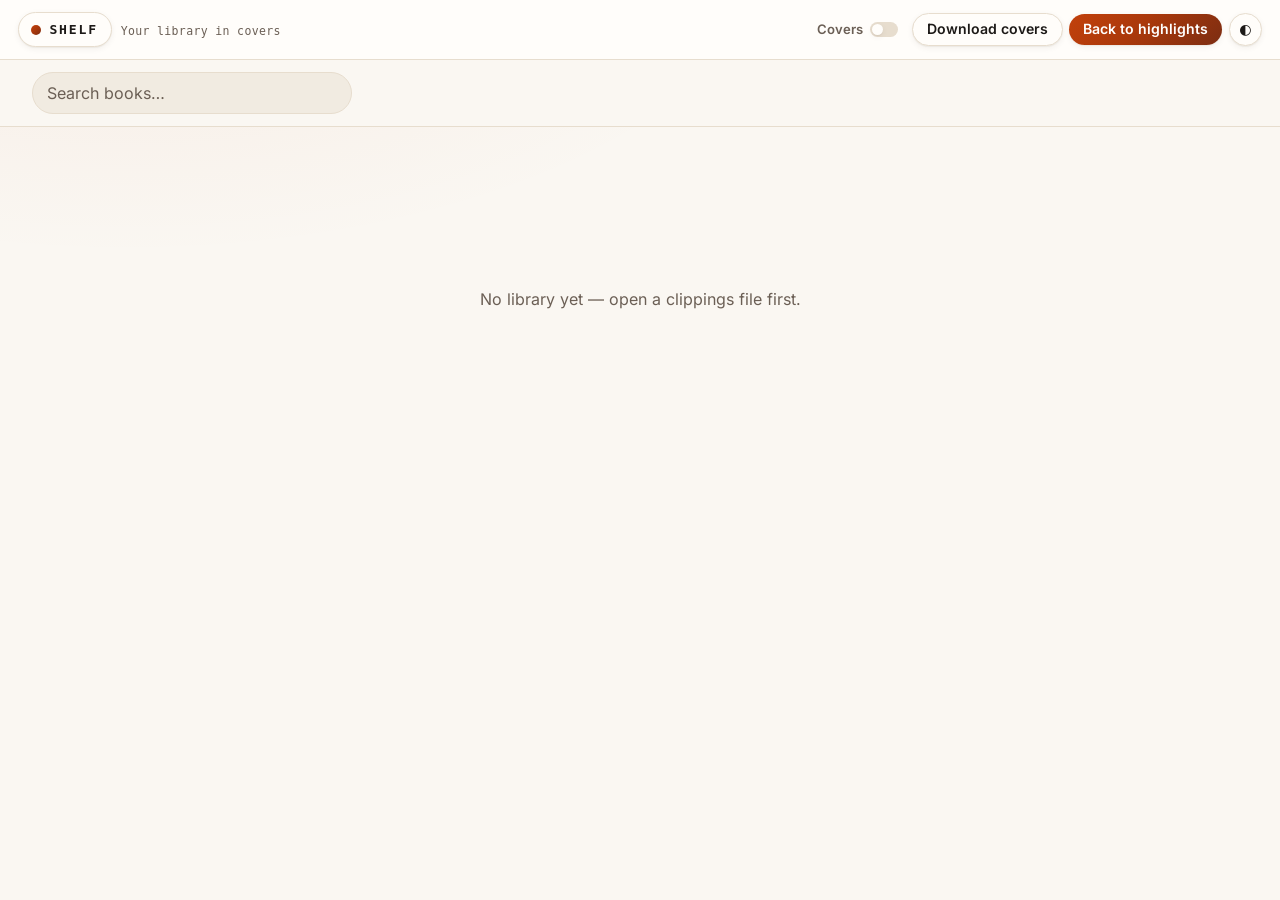
==== commit 34b9d216: "feat(chrome): scaffold the v2 topbar buttons, modals and module load order Adds KC.i18n.add() so eac" ====
--- a/shelf.html
+++ b/shelf.html
@@ -4,7 +4,8 @@
 <meta charset="utf-8">
 <meta name="viewport" content="width=device-width, initial-scale=1, viewport-fit=cover">
 <meta name="color-scheme" content="light dark">
-<meta name="theme-color" content="#6C63FF">
+<meta name="theme-color" content="#FAF7F2">
+<meta name="theme-color" content="#16130F" media="(prefers-color-scheme: dark)">
 <meta name="mobile-web-app-capable" content="yes">
 <meta name="apple-mobile-web-app-capable" content="yes">
 <meta name="apple-mobile-web-app-status-bar-style" content="default">
@@ -12,11 +13,12 @@
 <link rel="manifest" href="manifest.webmanifest">
 <title>Kindle Clippings — Shelf</title>
 <link rel="stylesheet" href="css/tokens.css">
+<link rel="stylesheet" href="css/fonts.css">
 <link rel="stylesheet" href="css/chrome.css">
 <link rel="stylesheet" href="css/sidebar.css">
 <link rel="stylesheet" href="css/shelf.css">
 <link rel="stylesheet" href="css/mobile.css">
-<link rel="icon" href="data:image/svg+xml,%3Csvg xmlns='http://www.w3.org/2000/svg' viewBox='0 0 32 32'%3E%3Crect width='32' height='32' fill='%23F5F6FA'/%3E%3Crect x='4' y='13' width='24' height='7' fill='%236C63FF'/%3E%3C/svg%3E">
+<link rel="icon" href="data:image/svg+xml,%3Csvg xmlns='http://www.w3.org/2000/svg' viewBox='0 0 32 32'%3E%3Crect width='32' height='32' fill='%23FAF7F2'/%3E%3Crect x='4' y='13' width='24' height='7' fill='%23C2410C'/%3E%3C/svg%3E">
 </head>
 <body class="shelf-page">
 <header class="topbar shelf-bar">
@@ -59,9 +61,11 @@
 <div class="toast" id="toast" role="status" aria-live="polite" hidden></div>
 
 <script src="js/i18n.js"></script>
+<script src="js/i18n-topics.js"></script>
 <script src="js/store.js"></script>
 <script src="js/topics.js"></script>
 <script src="js/covers.js"></script>
+<script src="js/topicfilter.js"></script>
 <script src="js/shelf.js"></script>
 <script src="js/nav.js"></script>
 </body>
--- a/css/tokens.css
+++ b/css/tokens.css
@@ -1,7 +1,9 @@
 /* ---
-   purpose: Reset, color tokens (light/dark), topic-hue mechanism, type scale, radii, shadows
+   purpose: Reset, ember/ink color tokens (light/dark), topic-hue mechanism, type scale, radii, elevation
    depends: nothing — loaded first, every other css/ file assumes these custom properties exist
    gotcha: never define a color only inside a media/[data-theme] block — bare :root first, always
+   gotcha: --brand-1..4 are one ember ramp now; --brand-3 must stay LIGHT (chrome.css hardcodes #04241F on it)
+   gotcha: --grad-primary carries hardcoded #fff text (.btn.primary, .yr-chip) — every stop stays dark enough
    --- */
 *, *::before, *::after { box-sizing: border-box; }
 * { margin: 0; }
@@ -10,35 +12,48 @@
 ul { list-style: none; padding: 0; }
 
 :root {
-  /* surfaces — light */
-  --paper:  #F5F6FA;
-  --panel:  #FFFFFF;
-  --sunk:   #EEF0F7;
-  --ink:    #10131A;
-  --mid:    #5B6472;
-  --rule:   #E2E6EF;
+  color-scheme: light;
 
-  /* brand */
-  --brand-1: #6C63FF;
-  --brand-2: #FF5C7A;
-  --brand-3: #00C2A8;
-  --brand-4: #FFC53D;
-  --brand-green: #0E6B4F;
-  --grad-primary: linear-gradient(135deg, var(--brand-1) 0%, var(--brand-2) 100%);
+  /* ember — the one accent. Everything chromatic in the app descends from these four. */
+  --accent:      #C2410C;
+  --accent-hot:  #9A3412;
+  --accent-lift: #E8853C;
+  --accent-ink:  #FFF7EF;
 
-  /* marker (unchanged lineage) */
-  --marker: #FFC53D;
-  --marker-note: #6C63FF;
-  --marker-tint: rgba(255,197,61,.35);
-  --marker-note-tint: rgba(108,99,255,.18);
-  --swipe: #FFC53D;
-  --swipe-note: rgba(108,99,255,.45);
+  /* surfaces — paper cream over warm ink */
+  --paper:  #FAF7F2;
+  --panel:  #FFFDFA;
+  --surface-raised: #FFFFFF;
+  --sunk:   #F1EBE1;
+  --ink:    #1C1917;
+  --mid:    #6B5F55;
+  --rule:   #E7DDCE;
 
-  /* form */
+  /* derived tints — re-resolve per theme because their inputs do */
+  --accent-soft: color-mix(in srgb, var(--accent)  9%, var(--panel));
+  --accent-line: color-mix(in srgb, var(--accent) 30%, var(--rule));
+
+  /* brand — legacy names, retuned as one ember ramp: ember · clay · honey · antique gold */
+  --brand-1: var(--accent);
+  --brand-2: #7C2D12;
+  --brand-3: #EBC98D;
+  --brand-4: #A16207;
+  --brand-green: #5C7A2E;
+  --grad-primary: linear-gradient(135deg, #C2410C 0%, #AA380B 46%, #7C2D12 100%);
+
+  /* marker (unchanged lineage) — highlights read ember, notes read gold */
+  --marker: var(--accent);
+  --marker-note: var(--brand-4);
+  --marker-tint:      color-mix(in srgb, var(--accent)    13%, transparent);
+  --marker-note-tint: color-mix(in srgb, var(--brand-4)   14%, transparent);
+  --swipe:            color-mix(in srgb, var(--accent)    10%, transparent);
+  --swipe-note:       color-mix(in srgb, var(--brand-4)   12%, transparent);
+
+  /* form — elevation is warm umber, never neutral black */
   --r-sm: 6px; --r-md: 10px; --r-lg: 16px; --r-pill: 999px;
-  --sh-1: 0 1px 2px rgba(16,19,26,.06), 0 2px 8px rgba(16,19,26,.05);
-  --sh-2: 0 8px 24px rgba(16,19,26,.10), 0 2px 6px rgba(16,19,26,.06);
-  --sh-lift: 0 18px 40px rgba(16,19,26,.18);
+  --sh-1: 0 1px 1px rgba(58,38,22,.05), 0 2px 6px rgba(58,38,22,.06);
+  --sh-2: 0 1px 2px rgba(58,38,22,.05), 0 6px 14px rgba(58,38,22,.07), 0 14px 32px rgba(58,38,22,.07);
+  --sh-lift: 0 2px 4px rgba(58,38,22,.06), 0 12px 26px rgba(58,38,22,.10), 0 28px 60px rgba(58,38,22,.14);
 
   /* type */
   --font-serif: Georgia, "Iowan Old Style", "Times New Roman", serif;
@@ -51,70 +66,95 @@
 
 @media (prefers-color-scheme: dark) {
   :root:not([data-theme="light"]) {
-    --paper: #0E1016;
-    --panel: #161A22;
-    --sunk:  #11141B;
-    --ink:   #E9ECF2;
-    --mid:   #98A2B3;
-    --rule:  #262C38;
-    --marker-tint: rgba(255,197,61,.22);
-    --marker-note-tint: rgba(108,99,255,.26);
-    --swipe: rgba(255,197,61,.34);
-    --swipe-note: rgba(108,99,255,.40);
-    --sh-1: 0 1px 2px rgba(0,0,0,.4);
-    --sh-2: 0 8px 24px rgba(0,0,0,.45);
-    --sh-lift: 0 18px 40px rgba(0,0,0,.55);
-    --brand-green: #2FBE8C;
+    color-scheme: dark;
+    --accent: #E8853C; --accent-hot: #C2410C; --accent-lift: #F2A566; --accent-ink: #1C1008;
+    --paper: #16130F;
+    --panel: #211C16;
+    --surface-raised: #2A231C;
+    --sunk:  #120E0A;
+    --ink:   #F2EAE0;
+    --mid:   #A79A8D;
+    --rule:  #352D25;
+    --brand-2: #C86A45;
+    --brand-3: #E0B978;
+    --brand-4: #E3B341;
+    --brand-green: #9CBF5E;
+    --grad-primary: linear-gradient(135deg, #CC4A0D 0%, #B23C0C 46%, #9E3A12 100%);
+    --marker-tint:      color-mix(in srgb, var(--accent)  20%, transparent);
+    --marker-note-tint: color-mix(in srgb, var(--brand-4) 20%, transparent);
+    --swipe:            color-mix(in srgb, var(--accent)  15%, transparent);
+    --swipe-note:       color-mix(in srgb, var(--brand-4) 16%, transparent);
+    /* the last layer is a warm rim-light, not a border — it separates panel from paper at low contrast */
+    --sh-1: 0 1px 2px rgba(0,0,0,.45), 0 0 0 1px rgba(255,214,170,.03);
+    --sh-2: 0 6px 16px rgba(0,0,0,.50), 0 16px 36px rgba(0,0,0,.42), 0 0 0 1px rgba(255,214,170,.04);
+    --sh-lift: 0 12px 28px rgba(0,0,0,.55), 0 30px 64px rgba(0,0,0,.50), 0 0 0 1px rgba(255,214,170,.05);
   }
   :root:not([data-theme="light"]) [data-topic] {
-    --topic-fg:   hsl(var(--h) 70% 74%);
-    --topic-bg:   hsl(var(--h) 40% 18%);
-    --topic-edge: hsl(var(--h) 65% 60%);
+    --topic-fg:   color-mix(in srgb, hsl(var(--h) 48% 74%) 88%, var(--accent));
+    --topic-bg:   color-mix(in srgb, hsl(var(--h) 34% 22%) 74%, var(--paper));
+    --topic-edge: color-mix(in srgb, hsl(var(--h) 46% 58%) 86%, var(--accent));
   }
 }
 
 :root[data-theme="dark"] {
-  --paper: #0E1016;
-  --panel: #161A22;
-  --sunk:  #11141B;
-  --ink:   #E9ECF2;
-  --mid:   #98A2B3;
-  --rule:  #262C38;
-  --marker-tint: rgba(255,197,61,.22);
-  --marker-note-tint: rgba(108,99,255,.26);
-  --swipe: rgba(255,197,61,.34);
-  --swipe-note: rgba(108,99,255,.40);
-  --sh-1: 0 1px 2px rgba(0,0,0,.4);
-  --sh-2: 0 8px 24px rgba(0,0,0,.45);
-  --sh-lift: 0 18px 40px rgba(0,0,0,.55);
-  --brand-green: #2FBE8C;
+  color-scheme: dark;
+  --accent: #E8853C; --accent-hot: #C2410C; --accent-lift: #F2A566; --accent-ink: #1C1008;
+  --paper: #16130F;
+  --panel: #211C16;
+  --surface-raised: #2A231C;
+  --sunk:  #120E0A;
+  --ink:   #F2EAE0;
+  --mid:   #A79A8D;
+  --rule:  #352D25;
+  --brand-2: #C86A45;
+  --brand-3: #E0B978;
+  --brand-4: #E3B341;
+  --brand-green: #9CBF5E;
+  --grad-primary: linear-gradient(135deg, #CC4A0D 0%, #B23C0C 46%, #9E3A12 100%);
+  --marker-tint:      color-mix(in srgb, var(--accent)  20%, transparent);
+  --marker-note-tint: color-mix(in srgb, var(--brand-4) 20%, transparent);
+  --swipe:            color-mix(in srgb, var(--accent)  15%, transparent);
+  --swipe-note:       color-mix(in srgb, var(--brand-4) 16%, transparent);
+  --sh-1: 0 1px 2px rgba(0,0,0,.45), 0 0 0 1px rgba(255,214,170,.03);
+  --sh-2: 0 6px 16px rgba(0,0,0,.50), 0 16px 36px rgba(0,0,0,.42), 0 0 0 1px rgba(255,214,170,.04);
+  --sh-lift: 0 12px 28px rgba(0,0,0,.55), 0 30px 64px rgba(0,0,0,.50), 0 0 0 1px rgba(255,214,170,.05);
 }
 :root[data-theme="dark"] [data-topic] {
-  --topic-fg:   hsl(var(--h) 70% 74%);
-  --topic-bg:   hsl(var(--h) 40% 18%);
-  --topic-edge: hsl(var(--h) 65% 60%);
+  --topic-fg:   color-mix(in srgb, hsl(var(--h) 48% 74%) 88%, var(--accent));
+  --topic-bg:   color-mix(in srgb, hsl(var(--h) 34% 22%) 74%, var(--paper));
+  --topic-edge: color-mix(in srgb, hsl(var(--h) 46% 58%) 86%, var(--accent));
 }
 :root[data-theme="light"] {
-  --paper: #F5F6FA;
-  --panel: #FFFFFF;
-  --sunk:  #EEF0F7;
-  --ink:   #10131A;
-  --mid:   #5B6472;
-  --rule:  #E2E6EF;
-  --marker-tint: rgba(255,197,61,.35);
-  --marker-note-tint: rgba(108,99,255,.18);
-  --swipe: #FFC53D;
-  --swipe-note: rgba(108,99,255,.45);
-  --sh-1: 0 1px 2px rgba(16,19,26,.06), 0 2px 8px rgba(16,19,26,.05);
-  --sh-2: 0 8px 24px rgba(16,19,26,.10), 0 2px 6px rgba(16,19,26,.06);
-  --sh-lift: 0 18px 40px rgba(16,19,26,.18);
+  color-scheme: light;
+  --accent: #C2410C; --accent-hot: #9A3412; --accent-lift: #E8853C; --accent-ink: #FFF7EF;
+  --paper: #FAF7F2;
+  --panel: #FFFDFA;
+  --surface-raised: #FFFFFF;
+  --sunk:  #F1EBE1;
+  --ink:   #1C1917;
+  --mid:   #6B5F55;
+  --rule:  #E7DDCE;
+  --brand-2: #7C2D12;
+  --brand-3: #EBC98D;
+  --brand-4: #A16207;
+  --brand-green: #5C7A2E;
+  --grad-primary: linear-gradient(135deg, #C2410C 0%, #AA380B 46%, #7C2D12 100%);
+  --marker-tint:      color-mix(in srgb, var(--accent)  13%, transparent);
+  --marker-note-tint: color-mix(in srgb, var(--brand-4) 14%, transparent);
+  --swipe:            color-mix(in srgb, var(--accent)  10%, transparent);
+  --swipe-note:       color-mix(in srgb, var(--brand-4) 12%, transparent);
+  --sh-1: 0 1px 1px rgba(58,38,22,.05), 0 2px 6px rgba(58,38,22,.06);
+  --sh-2: 0 1px 2px rgba(58,38,22,.05), 0 6px 14px rgba(58,38,22,.07), 0 14px 32px rgba(58,38,22,.07);
+  --sh-lift: 0 2px 4px rgba(58,38,22,.06), 0 12px 26px rgba(58,38,22,.10), 0 28px 60px rgba(58,38,22,.14);
 }
 
-/* topic-hue mechanism — one rule set for all 15 topics, each element sets style="--h:<hue>" */
+/* topic-hue mechanism — one rule set for all 15 topics, each element sets style="--h:<hue>".
+   Every hue is mixed with the house accent and the page surface, so the 15 read as one family
+   on cream instead of 15 unrelated pastels. */
 [data-topic] {
-  --topic-fg:   hsl(var(--h) 62% 38%);
-  --topic-bg:   hsl(var(--h) 82% 94%);
-  --topic-edge: hsl(var(--h) 70% 52%);
+  --topic-fg:   color-mix(in srgb, hsl(var(--h) 46% 32%) 88%, var(--accent));
+  --topic-bg:   color-mix(in srgb, hsl(var(--h) 52% 90%) 72%, var(--paper));
+  --topic-edge: color-mix(in srgb, hsl(var(--h) 46% 52%) 86%, var(--accent));
 }
 [data-topic="uncategorized"] {
   --topic-fg: var(--mid); --topic-bg: var(--sunk); --topic-edge: var(--rule);
@@ -122,13 +162,16 @@
 
 html { height: 100%; }
 
-/* The page itself never scrolls — the sidebar and the pane are the scroll containers. */
+/* The page itself never scrolls — the sidebar and the pane are the scroll containers.
+   The radial wash is a single warm light source at the top-left; it only shows in the gutters. */
 body {
   height: 100%;
   display: flex;
   flex-direction: column;
   overflow: hidden;
-  background: var(--paper);
+  background:
+    radial-gradient(1100px 560px at 10% -10%, color-mix(in srgb, var(--accent) 7%, transparent), transparent 62%),
+    var(--paper);
   color: var(--ink);
   font-family: var(--font-sans);
   line-height: 1.5;
--- a/css/fonts.css
+++ b/css/fonts.css
@@ -0,0 +1,58 @@
+/* ---
+   purpose: Self-hosted variable webfonts (Fraunces display serif, Inter UI sans) + type-token override
+   depends: fonts/*.woff2 (relative, file:// safe); loads immediately AFTER css/tokens.css on every page
+   gotcha: this sheet only wins the --font-* tokens via source order — keep it after tokens.css and
+     never add !important; latin-ext is mandatory (pt-BR ã ç õ é live there, not in latin)
+   --- */
+
+/* Fraunces — variable (opsz 9..144, wght 400..700) */
+@font-face {
+  font-family: "Fraunces";
+  font-style: normal;
+  font-weight: 400 700;
+  font-display: swap;
+  src: url("../fonts/fraunces-latin.woff2") format("woff2");
+  unicode-range: U+0000-00FF, U+0131, U+0152-0153, U+02BB-02BC, U+02C6, U+02DA, U+02DC, U+0304, U+0308, U+0329, U+2000-206F, U+20AC, U+2122, U+2191, U+2193, U+2212, U+2215, U+FEFF, U+FFFD;
+}
+@font-face {
+  font-family: "Fraunces";
+  font-style: normal;
+  font-weight: 400 700;
+  font-display: swap;
+  src: url("../fonts/fraunces-latin-ext.woff2") format("woff2");
+  unicode-range: U+0100-02BA, U+02BD-02C5, U+02C7-02CC, U+02CE-02D7, U+02DD-02FF, U+0304, U+0308, U+0329, U+1D00-1DBF, U+1E00-1E9F, U+1EF2-1EFF, U+2020, U+20A0-20AB, U+20AD-20C0, U+2113, U+2C60-2C7F, U+A720-A7FF;
+}
+
+/* Inter — variable (wght 400..700) */
+@font-face {
+  font-family: "Inter";
+  font-style: normal;
+  font-weight: 400 700;
+  font-display: swap;
+  src: url("../fonts/inter-latin.woff2") format("woff2");
+  unicode-range: U+0000-00FF, U+0131, U+0152-0153, U+02BB-02BC, U+02C6, U+02DA, U+02DC, U+0304, U+0308, U+0329, U+2000-206F, U+20AC, U+2122, U+2191, U+2193, U+2212, U+2215, U+FEFF, U+FFFD;
+}
+@font-face {
+  font-family: "Inter";
+  font-style: normal;
+  font-weight: 400 700;
+  font-display: swap;
+  src: url("../fonts/inter-latin-ext.woff2") format("woff2");
+  unicode-range: U+0100-02BA, U+02BD-02C5, U+02C7-02CC, U+02CE-02D7, U+02DD-02FF, U+0304, U+0308, U+0329, U+1D00-1DBF, U+1E00-1E9F, U+1EF2-1EFF, U+2020, U+20A0-20AB, U+20AD-20C0, U+2113, U+2C60-2C7F, U+A720-A7FF;
+}
+
+/* Type tokens — overrides tokens.css purely by source order */
+:root {
+  --font-serif: "Fraunces", Georgia, "Iowan Old Style", "Times New Roman", serif;
+  --font-sans:  "Inter", system-ui, -apple-system, "Segoe UI", Roboto, sans-serif;
+  --font-mono:  ui-monospace, SFMono-Regular, Consolas, monospace;
+}
+
+/* Refinements — both families are variable, so let the optical-size axis track font-size */
+html { font-optical-sizing: auto; }
+
+/* Fraunces sets tight at display sizes; Inter's own tracking is already correct at UI sizes */
+h1, h2, h3 { letter-spacing: -0.01em; }
+
+/* Numbers in stats/meta rows must not jitter as counts change */
+time, [class*="stat"] { font-variant-numeric: tabular-nums; }
--- a/css/mobile.css
+++ b/css/mobile.css
@@ -82,9 +82,9 @@
   /* --- reading pane ---------------------------------------------------- */
   .pane { overscroll-behavior-y: contain; -webkit-overflow-scrolling: touch; }
   .pane-inner {
-    padding: 1.1rem max(1rem, env(safe-area-inset-left)) 0;
-    padding-right: max(1rem, env(safe-area-inset-right));
-    padding-bottom: calc(5rem + env(safe-area-inset-bottom));
+    /* one gutter value so .book-banner's negative bleed still lands on the edge */
+    --pane-pad: max(1rem, env(safe-area-inset-left), env(safe-area-inset-right));
+    padding: 1.1rem var(--pane-pad) calc(5rem + env(safe-area-inset-bottom));
   }
 
   .entry { padding: 1rem .95rem; border-radius: var(--r-sm); }
@@ -96,7 +96,7 @@
   }
   .book-item .book-title { white-space: normal; overflow: visible; }
   .bb-meta .bb-title { font-size: 1.25rem; }
-  .book-banner:not([hidden]) { padding: 1rem .95rem; gap: .8rem; }
+  .book-banner:not([hidden]) { padding: 1rem var(--pane-pad, 1rem); gap: .8rem; }
   .bb-cover img { height: 84px; }
 
   .sortbar:not([hidden]) {
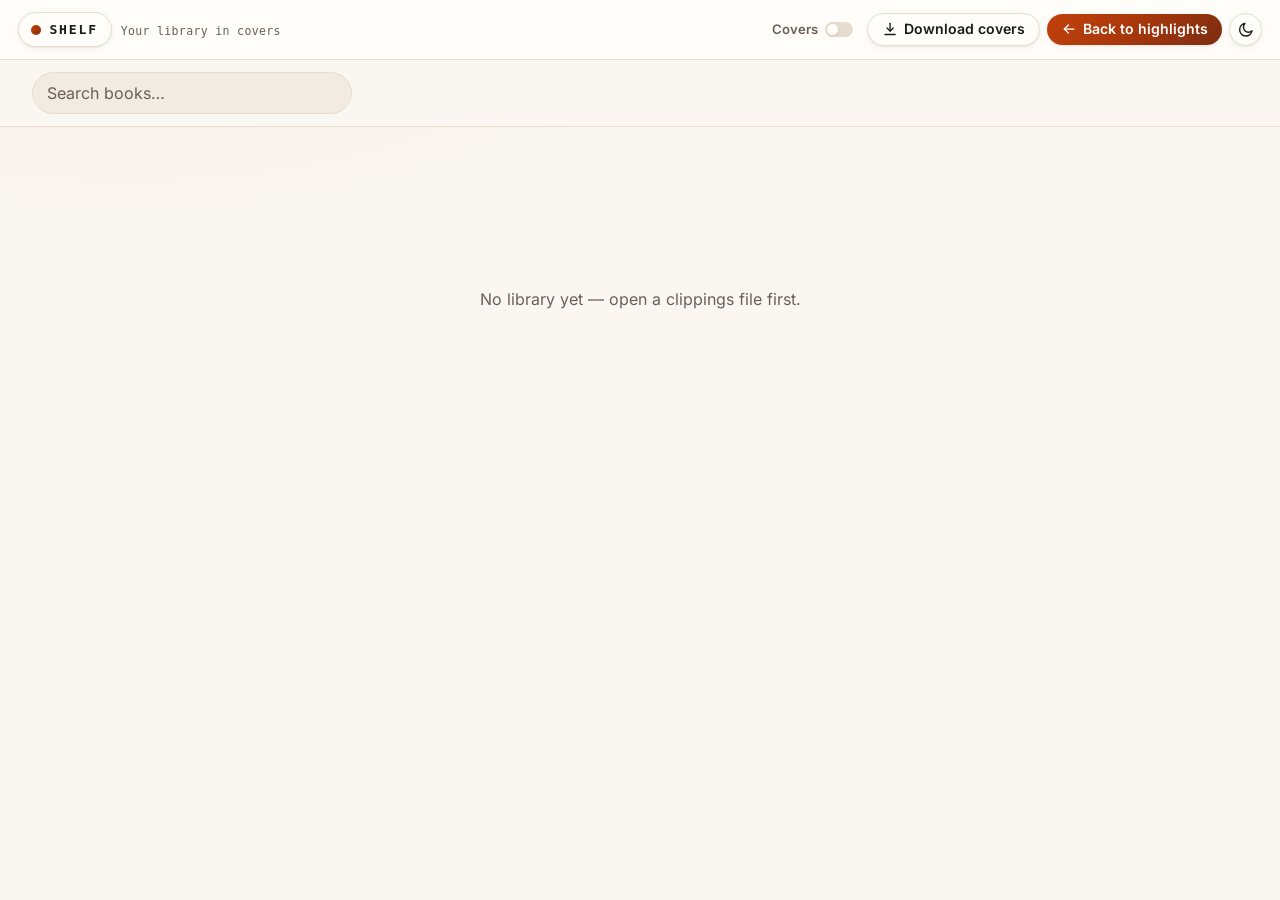
==== commit 8f9cf0bd: "feat: icon UI, back navigation, stats drill-down, card action tray (v2.3.0) - Hand-drawn line icons " ====
--- a/shelf.html
+++ b/shelf.html
@@ -12,13 +12,15 @@
 <meta name="apple-mobile-web-app-title" content="Clippings">
 <link rel="manifest" href="manifest.webmanifest">
 <title>Kindle Clippings — Shelf</title>
-<link rel="stylesheet" href="css/tokens.css">
-<link rel="stylesheet" href="css/fonts.css">
-<link rel="stylesheet" href="css/chrome.css">
-<link rel="stylesheet" href="css/sidebar.css">
-<link rel="stylesheet" href="css/shelf.css">
-<link rel="stylesheet" href="css/mobile.css">
-<link rel="icon" href="data:image/svg+xml,%3Csvg xmlns='http://www.w3.org/2000/svg' viewBox='0 0 32 32'%3E%3Crect width='32' height='32' fill='%23FAF7F2'/%3E%3Crect x='4' y='13' width='24' height='7' fill='%23C2410C'/%3E%3C/svg%3E">
+<link rel="stylesheet" href="css/tokens.css?v=2.3.0">
+<link rel="stylesheet" href="css/fonts.css?v=2.3.0">
+<link rel="stylesheet" href="css/chrome.css?v=2.3.0">
+<link rel="stylesheet" href="css/sidebar.css?v=2.3.0">
+<link rel="stylesheet" href="css/shelf.css?v=2.3.0">
+<link rel="stylesheet" href="css/mobile.css?v=2.3.0">
+<link rel="icon" href="icons/favicon.svg" type="image/svg+xml">
+<link rel="icon" href="icons/icon-192.png" sizes="192x192" type="image/png">
+<link rel="apple-touch-icon" href="icons/apple-touch-icon.png">
 </head>
 <body class="shelf-page">
 <header class="topbar shelf-bar">
@@ -42,11 +44,11 @@
       <span class="tip" id="tip-covers" role="tooltip" data-i18n="tip.covers"></span>
     </span>
     <span class="tip-host">
-      <button class="btn" id="fetch-covers" type="button" aria-describedby="tip-fetch" data-i18n="shelf.fetch"></button>
+      <button class="btn" id="fetch-covers" type="button" aria-describedby="tip-fetch"><span data-icon="download"></span><span class="lbl" data-i18n="shelf.fetch"></span></button>
       <span class="tip" id="tip-fetch" role="tooltip" data-i18n="tip.fetch"></span>
     </span>
-    <a class="btn primary" href="index.html" data-i18n="shelf.back"></a>
-    <button class="btn icon" id="toggle-theme" type="button" data-i18n-label="toggle.theme">◐</button>
+    <a class="btn primary" id="shelf-back" href="index.html"><span data-icon="back"></span><span class="lbl" data-i18n="shelf.back"></span></a>
+    <button class="btn icon" id="toggle-theme" type="button" data-i18n-label="toggle.theme"><span id="theme-ico" data-icon="moon"></span></button>
   </div>
 </header>
 
@@ -60,13 +62,15 @@
 
 <div class="toast" id="toast" role="status" aria-live="polite" hidden></div>
 
-<script src="js/i18n.js"></script>
-<script src="js/i18n-topics.js"></script>
-<script src="js/store.js"></script>
-<script src="js/topics.js"></script>
-<script src="js/covers.js"></script>
-<script src="js/topicfilter.js"></script>
-<script src="js/shelf.js"></script>
-<script src="js/nav.js"></script>
+<script src="js/i18n.js?v=2.3.0"></script>
+<script src="js/i18n-topics.js?v=2.3.0"></script>
+<script src="js/i18n-ux.js?v=2.3.0"></script>
+<script src="js/icons.js?v=2.3.0"></script>
+<script src="js/store.js?v=2.3.0"></script>
+<script src="js/topics.js?v=2.3.0"></script>
+<script src="js/covers.js?v=2.3.0"></script>
+<script src="js/topicfilter.js?v=2.3.0"></script>
+<script src="js/shelf.js?v=2.3.0"></script>
+<script src="js/nav.js?v=2.3.0"></script>
 </body>
 </html>
--- a/css/chrome.css
+++ b/css/chrome.css
@@ -1,8 +1,11 @@
 /* ---
-   purpose: Top bar, brand home pill, buttons, switches, flag, dropdown + ⋯ overflow menu, toast, tooltip, seg control
-   depends: css/tokens.css
-   gotcha: .tip uses visibility (not display) so aria-describedby stays reachable and pointer-events:none;
-     .more-panel is display:contents on desktop (beats [hidden]) and a real dropdown below 860px
+   purpose: Top bar, brand home pill, line icons, buttons, back button, desktop shortcuts, switches, flag,
+     dropdown + the ⋯ panel (tiles, grouped rows, help/about footer), toast, tooltip, seg control
+   depends: css/tokens.css; js/icons.js draws every .ico this sheet sizes
+   gotcha: .tip uses visibility (not display) so aria-describedby stays reachable and pointer-events:none
+   gotcha: .more-panel is a dropdown at EVERY width and is shown only by .more-panel:not([hidden]);
+     .topnav (desktop shortcuts) and .mp-tiles (the same three destinations, phone) are mutually exclusive
+   gotcha: .back-btn is toggled with [hidden] by js/backnav.js — its show rule is :not([hidden])
    --- */
 
 .skip {
@@ -17,6 +20,15 @@
   transition: top .15s ease;
 }
 .skip:focus { top: 8px; }
+
+/* line icons (js/icons.js) — stroke-drawn, coloured by currentColor, sized by their container */
+.ico {
+  width: 1.15em; height: 1.15em; flex-shrink: 0;
+  fill: none; stroke: currentColor; stroke-width: 2;
+  stroke-linecap: round; stroke-linejoin: round;
+  display: block;
+}
+[data-icon] { display: inline-flex; align-items: center; justify-content: center; flex-shrink: 0; }
 
 /* topbar */
 .topbar {
@@ -81,13 +93,18 @@
 
 .actions { display: flex; align-items: center; gap: .4rem; margin-left: auto; position: relative; }
 
-/* overflow menu — a pass-through wrapper on desktop (toolbar unchanged), a dropdown below 860px.
-   The display:contents rule is scoped to the desktop query on purpose: unscoped it would outrank the
-   [hidden] attribute at every width and desync the panel from js/nav.js. */
-@media (min-width: 861px) {
-  .more, .more-panel { display: contents; }
-  #more-btn { display: none; }
-}
+/* back — only exists while there is somewhere to go back to (js/backnav.js) */
+.btn.back-btn[hidden] { display: none; }   /* outranks .btn.icon (display:inline-flex), which comes later */
+.back-btn:not([hidden]) {
+  color: var(--accent);
+  border-color: var(--accent-line);
+  background: var(--accent-soft);
+  animation: kc-pop-in .22s cubic-bezier(.2,.8,.3,1.2);
+}
+.back-btn .ico { width: 20px; height: 20px; stroke-width: 2.3; }
+
+/* desktop shortcuts — the same three destinations as the panel's tiles */
+.topnav { display: flex; align-items: center; gap: .15rem; }
 
 /* buttons — three ranks, all pills */
 .btn {
@@ -102,12 +119,22 @@
   text-decoration: none;
   display: inline-flex;
   align-items: center;
+  gap: .45em;
   cursor: pointer;
   font-family: var(--font-sans);
   box-shadow: var(--sh-1);
-  transition: box-shadow .15s ease, border-color .15s ease, background .15s ease;
-}
-.btn:hover { border-color: var(--brand-1); box-shadow: var(--sh-2); }
+  transition: box-shadow .15s ease, border-color .15s ease, background .15s ease, transform .12s ease;
+}
+.btn:active { transform: scale(.96); }
+@media (hover: hover) and (pointer: fine) {
+  .btn:hover { border-color: var(--brand-1); box-shadow: var(--sh-2); }
+}
+/* quiet rank — no chrome until hovered; used by the desktop shortcuts */
+.btn.ghost { background: transparent; border-color: transparent; box-shadow: none; color: var(--mid); }
+.btn.ghost .ico { color: var(--accent); }
+@media (hover: hover) and (pointer: fine) {
+  .btn.ghost:hover { background: var(--sunk); color: var(--ink); box-shadow: none; border-color: transparent; }
+}
 .btn.primary {
   background: var(--grad-primary);
   color: #fff;
@@ -115,6 +142,7 @@
 }
 .btn.primary:hover { box-shadow: var(--sh-2); }
 .btn.icon { width: 2.4em; height: 2.4em; padding: 0; display: inline-flex; align-items: center; justify-content: center; }
+.btn.icon .ico { width: 1.25em; height: 1.25em; }
 .btn[aria-pressed="true"] { background: var(--brand-3); color: #04241F; border-color: transparent; }
 
 /* switches — the two persistent settings read as settings, not as buttons */
@@ -131,7 +159,7 @@
   color: var(--mid);
   transition: color .15s ease, background .15s ease;
 }
-.switch:hover { background: var(--sunk); color: var(--ink); }
+@media (hover: hover) and (pointer: fine) { .switch:hover { background: var(--sunk); color: var(--ink); } }
 .switch[aria-checked="true"] { color: var(--ink); }
 
 .sw-track {
@@ -211,6 +239,174 @@
   cursor: pointer;
 }
 .menu-list button:hover { background: var(--sunk); }
+
+/* ---- ⋯ panel — a dropdown at every width ------------------------------------------------------ */
+.more { position: relative; }
+#more-btn { touch-action: manipulation; }
+#more-btn[aria-expanded="true"] { background: var(--accent-soft); border-color: var(--accent-line); color: var(--accent); }
+.more-panel[hidden] { display: none; }
+.more-panel:not([hidden]) {
+  display: flex;
+  flex-direction: column;
+  align-items: stretch;
+  position: absolute;
+  top: calc(100% + 8px);
+  right: 0;
+  z-index: 30;
+  width: 20rem;
+  max-width: calc(100vw - 1.6rem);
+  max-height: calc(100svh - 6rem);   /* svh, not dvh — dvh re-resolves as the iOS URL bar animates */
+  overflow-y: auto;
+  overscroll-behavior: contain;
+  padding: .5rem;
+  background: var(--panel);
+  border: 1px solid var(--rule);
+  border-radius: var(--r-lg);
+  box-shadow: var(--sh-lift);
+  transform-origin: top right;
+  animation: kc-drop .18s cubic-bezier(.2,.8,.3,1);
+}
+
+/* three destinations as tiles — phone only; the desktop has .topnav for them */
+.mp-tiles { display: grid; grid-template-columns: repeat(3, 1fr); gap: .4rem; margin-bottom: .2rem; }
+.mp-tile {
+  display: flex; flex-direction: column; align-items: center; justify-content: center; gap: .4rem;
+  min-height: 5.2rem; padding: .7rem .3rem .6rem;
+  background: var(--surface-raised);
+  border: 1px solid var(--rule);
+  border-radius: var(--r-md);
+  color: var(--ink);
+  font: 600 .76rem/1.15 var(--font-sans);
+  text-align: center;
+  text-decoration: none;
+  cursor: pointer;
+  box-shadow: var(--sh-1);
+  transition: transform .12s ease, box-shadow .15s ease, border-color .15s ease;
+  -webkit-tap-highlight-color: transparent;
+  touch-action: manipulation;
+}
+.mp-tile-ico {
+  width: 2.5rem; height: 2.5rem; border-radius: 12px;
+  background: var(--grad-primary); color: #fff;
+  box-shadow: 0 4px 10px color-mix(in srgb, var(--accent) 30%, transparent);
+}
+.mp-tile-ico .ico { width: 1.3rem; height: 1.3rem; }
+.mp-tile:nth-child(2) .mp-tile-ico { background: linear-gradient(135deg, var(--brand-4), #7A4A05); }
+.mp-tile:nth-child(3) .mp-tile-ico { background: linear-gradient(135deg, var(--brand-green), #3E5520); }
+.mp-tile:active { transform: scale(.95); }
+@media (min-width: 861px) { .mp-tiles { display: none; } .mp-tiles + .mp-label { margin-top: .3rem; } }
+@media (hover: hover) and (pointer: fine) {
+  .mp-tile:hover { border-color: var(--accent-line); box-shadow: var(--sh-2); transform: translateY(-1px); }
+}
+
+.mp-label {
+  margin: .8rem .6rem .3rem;
+  font: 700 .62rem/1 var(--font-mono);
+  text-transform: uppercase;
+  letter-spacing: .16em;
+  color: var(--mid);
+}
+.mp-group { display: flex; flex-direction: column; gap: 1px; }
+.mp-group > .tip-host, .mp-group > .menu { display: flex; flex-direction: column; width: 100%; }
+
+/* one row = icon badge + label (+ switch track or chevron at the end) */
+.mp-item, .more-panel .switch {
+  display: flex; align-items: center; gap: .7rem;
+  width: 100%; min-height: 44px;
+  padding: .4rem .55rem;
+  background: transparent;
+  border: 0;
+  border-radius: var(--r-md);
+  color: var(--ink);
+  font: 600 .86rem/1.2 var(--font-sans);
+  text-align: left;
+  cursor: pointer;
+  transition: background .15s ease;
+  -webkit-tap-highlight-color: transparent;
+  touch-action: manipulation;
+}
+.more-panel .switch .sw-text { flex: 1 1 auto; }
+.mp-item .lbl { flex: 1 1 auto; }
+.mp-item:active, .more-panel .switch:active { background: var(--sunk); }
+@media (hover: hover) and (pointer: fine) {
+  .mp-item:hover, .more-panel .switch:hover { background: var(--sunk); }
+}
+.mp-ico {
+  width: 2rem; height: 2rem; border-radius: 9px;
+  background: var(--accent-soft); color: var(--accent);
+  transition: transform .3s ease;
+}
+.mp-ico .ico { width: 1.1rem; height: 1.1rem; }
+.mp-ico.is-spin { transform: rotate(180deg) scale(.9); }
+.mp-item.is-quiet { color: var(--mid); }
+.mp-item.is-quiet .mp-ico { background: var(--sunk); color: var(--mid); }
+
+/* theme + language side by side */
+.mp-pair { display: grid; grid-template-columns: 1fr 1fr; gap: .35rem; margin-top: .3rem; }
+.mp-pair .mp-item { justify-content: flex-start; background: var(--sunk); padding: .4rem .5rem; gap: .5rem; font-size: .8rem; }
+.mp-pair .mp-item .mp-ico { background: var(--panel); width: 1.8rem; height: 1.8rem; }
+.mp-pair .flag-btn { padding: .4rem .6rem; }
+.mp-pair .flag { flex-shrink: 0; }
+
+/* export: an inline disclosure inside the panel, never a dropdown inside a dropdown */
+.mp-chev { color: var(--mid); transition: transform .18s ease; }
+.mp-chev .ico { width: 1rem; height: 1rem; }
+.mp-disclose[aria-expanded="true"] .mp-chev { transform: rotate(90deg); }
+.more-panel .menu-list {
+  position: static; min-width: 0;
+  margin: .15rem 0 .35rem 3.2rem;
+  border-radius: var(--r-md);
+  box-shadow: none;
+  background: var(--sunk);
+  border-color: transparent;
+}
+.more-panel .menu-list li + li { border-top-color: var(--rule); }
+.more-panel .menu-list button { min-height: 40px; font-size: .84rem; }
+
+/* help + about — the last thing in the panel, side by side */
+.mp-foot {
+  display: grid; grid-template-columns: 1fr 1fr; gap: .4rem;
+  margin-top: .6rem; padding: .6rem 0 .5rem;
+  border-top: 1px solid var(--rule);
+  /* pinned to the panel's bottom edge even while the list above scrolls on a short phone */
+  position: sticky; bottom: -.5rem; z-index: 1;
+  background: var(--panel);
+}
+.mp-foot > .tip-host { display: flex; }
+.mp-foot-btn {
+  flex: 1 1 auto;
+  display: inline-flex; align-items: center; justify-content: center; gap: .5rem;
+  min-height: 44px; padding: .45rem .7rem;
+  background: var(--sunk);
+  border: 1px solid transparent;
+  border-radius: var(--r-pill);
+  color: var(--ink);
+  font: 600 .84rem/1 var(--font-sans);
+  cursor: pointer;
+  transition: border-color .15s ease, background .15s ease, transform .12s ease;
+  -webkit-tap-highlight-color: transparent;
+  touch-action: manipulation;
+}
+.mp-foot-btn .mp-ico { width: 1.7rem; height: 1.7rem; border-radius: 50%; background: var(--grad-primary); color: #fff; }
+#nav-about .mp-ico { background: linear-gradient(135deg, var(--brand-4), #7A4A05); }
+.mp-foot-btn:active { transform: scale(.96); }
+@media (hover: hover) and (pointer: fine) { .mp-foot-btn:hover { border-color: var(--accent-line); background: var(--accent-soft); } }
+
+/* tips inside the panel: beside it on a tall desktop, never on touch (they would cover the list) */
+.more-panel .tip { display: none; }
+@media (hover: hover) and (pointer: fine) and (min-width: 861px) and (min-height: 760px) {
+  .more-panel:not([hidden]) { overflow: visible; max-height: none; }
+  .more-panel .tip { display: block; top: 50%; right: calc(100% + 18px); transform: translate(4px, -50%); }
+  .more-panel .tip::before { top: calc(50% - 5px); right: -5px; }
+  .more-panel .tip-host:hover .tip, .more-panel .tip-host:focus-within .tip { transform: translate(0, -50%); }
+}
+
+@keyframes kc-drop { from { opacity: 0; transform: translateY(-6px) scale(.97); } to { opacity: 1; transform: none; } }
+@keyframes kc-pop-in { from { opacity: 0; transform: scale(.6); } to { opacity: 1; transform: none; } }
+@media (prefers-reduced-motion: reduce) {
+  .more-panel:not([hidden]), .back-btn:not([hidden]) { animation: none; }
+  .mp-ico, .mp-chev, .mp-tile, .mp-foot-btn, .btn { transition: none; }
+}
 
 /* covers progress ring — the "hourglass": a ring around the button that fills as the fetch queue drains */
 .covers-host { position: relative; }
@@ -280,36 +476,7 @@
   .btn { padding: .4em .7em; font-size: .85rem; }
   .tip { max-width: min(15rem, calc(100vw - 2rem)); }
 
-  /* every secondary control collapses behind ⋯ so the topbar stays one row + the search row */
-  .more { display: block; position: relative; }
-  #more-btn {
-    display: inline-flex; justify-content: center;
-    font-size: 1.05rem; line-height: 1;
-    touch-action: manipulation;
-  }
-  .more-panel { display: none; }
-  .more-panel:not([hidden]) {
-    display: flex;
-    flex-direction: column;
-    align-items: stretch;
-    gap: .25rem;
-    position: absolute;
-    top: calc(100% + 8px);
-    right: 0;
-    z-index: 30;
-    min-width: 13.5rem;
-    max-width: calc(100vw - 1.6rem);
-    max-height: calc(100svh - 7rem);   /* svh, not dvh — dvh re-resolves as the iOS URL bar animates */
-    overflow-y: auto;
-    padding: .4rem;
-    background: var(--panel);
-    border: 1px solid var(--rule);
-    border-radius: var(--r-md);
-    box-shadow: var(--sh-2);
-  }
-  .more-panel > .tip-host, .more-panel .menu { display: flex; flex-direction: column; width: 100%; }
-  .more-panel .btn, .more-panel .switch { width: 100%; justify-content: flex-start; }
-  .more-panel .btn.icon { width: 100%; height: auto; padding: .5em 1em; }
-  /* inline, not absolute — a dropdown inside a dropdown would run off the screen */
-  .more-panel .menu-list { position: static; min-width: 0; margin-top: .25rem; }
-}
+  /* the three destinations move from the topbar into the ⋯ panel as tiles */
+  .topnav { display: none; }
+  #more-btn { font-size: 1.05rem; line-height: 1; }
+}
--- a/css/sidebar.css
+++ b/css/sidebar.css
@@ -60,8 +60,26 @@
   font: 600 .72rem/1 var(--font-sans);
   padding: .35em .7em;
   cursor: pointer;
+  transition: background .15s, color .15s, border-color .15s;
 }
-.chip[aria-pressed="true"] { border-color: var(--topic-edge); box-shadow: 0 0 0 3px var(--topic-bg); }
+.chip:hover { border-color: var(--topic-edge); }
+/* pressed = filled with the topic's own edge tone, never just a ring — has to read at a glance */
+.chip[aria-pressed="true"] { background: var(--topic-edge); color: var(--accent-ink); border-color: var(--topic-edge); }
+
+/* "All topics" carries no hue, so it gets its own resting/pressed pair instead of the --h mechanism */
+.chip[data-topic="all"] { background: var(--sunk); color: var(--mid); }
+.chip[data-topic="all"]:hover { border-color: var(--rule); }
+.chip[data-topic="all"][aria-pressed="true"] { background: var(--ink); color: var(--paper); border-color: var(--ink); }
+
+.topic-discover {
+  display: flex;
+  flex: 1 1 100%;
+  flex-wrap: wrap;
+  align-items: center;
+  gap: .5rem .85rem;
+}
+.topic-discover-text { flex: 1 1 14rem; font-size: .78rem; line-height: 1.4; color: var(--mid); }
+.topic-discover-cta { flex: 0 0 auto; white-space: nowrap; }
 
 .book-list { flex: 1 1 auto; }
 
--- a/css/mobile.css
+++ b/css/mobile.css
@@ -25,6 +25,13 @@
   }
   .brand h1 { font-size: .74rem; letter-spacing: .1em; }
   .brand-home { padding: .4em .7em; }
+  /* one row: brand (+ ← when present), Books, ⋯ — the brand gives way (ellipsis) instead of pushing
+     the buttons onto a second row. flex-basis 0 is what keeps it from forcing a wrap. */
+  .brand { flex: 1 1 0; min-width: 0; }
+  .brand-home { max-width: 100%; min-width: 0; }
+  .brand h1 { white-space: nowrap; overflow: hidden; text-overflow: ellipsis; min-width: 0; }
+  .actions { flex-wrap: nowrap; flex-shrink: 0; }
+  .drawer-toggle { padding-left: .75em; padding-right: .8em; gap: .35em; }
   .more-panel:not([hidden]) {
     max-height: calc(100svh - 8rem);
     max-width: calc(100vw - max(1.6rem, env(safe-area-inset-left) + env(safe-area-inset-right)));
@@ -38,7 +45,7 @@
   }
 
   /* --- touch targets: 44x44 without growing the visual pill ----------- */
-  .btn, .switch, .seg button, .chip, .book-item, .meta .copy, .meta .fav {
+  .btn, .switch, .seg button, .chip, .book-item {
     touch-action: manipulation;              /* removes the legacy 300ms tap delay */
     -webkit-tap-highlight-color: transparent;
     position: relative;
@@ -49,13 +56,14 @@
   .flag-btn { padding: .4em .6em; }
   .book-item { min-height: 48px; padding: .7em .9rem; }
 
-  /* ::after expands the hit area past the small visual box, invisibly. */
-  .seg button, .chip, .meta .copy, .meta .fav {
+  /* ::after expands the hit area past the small visual box, invisibly. (Card tray buttons need no
+     such trick: reader.css makes each a 50px cell on phones.) */
+  .seg button, .chip {
     min-height: 32px;
     display: inline-flex;
     align-items: center;
   }
-  .seg button::after, .chip::after, .meta .copy::after, .meta .fav::after {
+  .seg button::after, .chip::after {
     content: "";
     position: absolute;
     left: 0; right: 0;
@@ -64,7 +72,6 @@
     transform: translateY(-50%);
     min-width: 44px;
   }
-  .meta .fav::after, .meta .copy::after { left: -6px; right: -6px; }
 
   /* --- sidebar drawer -------------------------------------------------- */
   .resizer { display: none; }                /* col-resize is meaningless on touch */
@@ -89,9 +96,8 @@
 
   .entry { padding: 1rem .95rem; border-radius: var(--r-sm); }
   .entry .q { font-size: 1.05rem; line-height: 1.6; overflow-wrap: anywhere; }
-  .entry .meta { gap: .5em; font-size: .72rem; }
   /* Long sideloaded-PDF titles are the usual cause of sideways page scroll. */
-  .book-item .book-title, .bb-meta .bb-title, .group-head, .meta .book {
+  .book-item .book-title, .bb-meta .bb-title, .group-head, .meta-info .book {
     overflow-wrap: anywhere;
   }
   .book-item .book-title { white-space: normal; overflow: visible; }
@@ -142,8 +148,7 @@
   .tip-host:focus-within .tip { opacity: 1; visibility: visible; transform: none; }
 
   /* Card actions must never depend on hover to be discoverable. */
-  .meta .fav, .meta .copy { opacity: 1; visibility: visible; }
-  .meta .fav:hover { transform: none; }
+  .entry .meta-actions { opacity: 1; }
   .btn:hover, .book-item:hover, .menu-list button:hover, .switch:hover { box-shadow: var(--sh-1); }
   .shelf-card:hover { transform: none; }
   .shelf-card:active { transform: scale(.985); }
@@ -160,6 +165,7 @@
   .brand .sub { display: none; }
   .btn, .switch { min-height: 38px; }
   .btn.icon { width: 38px; height: 38px; }
+  .act { min-height: 40px; padding-left: .85em; padding-right: .85em; }   /* card tray, still thumb-sized */
   .pane-inner { padding-top: .8rem; }
   .dropzone { padding: 1.1rem 1rem; }
   .bb-cover img { height: 64px; }
